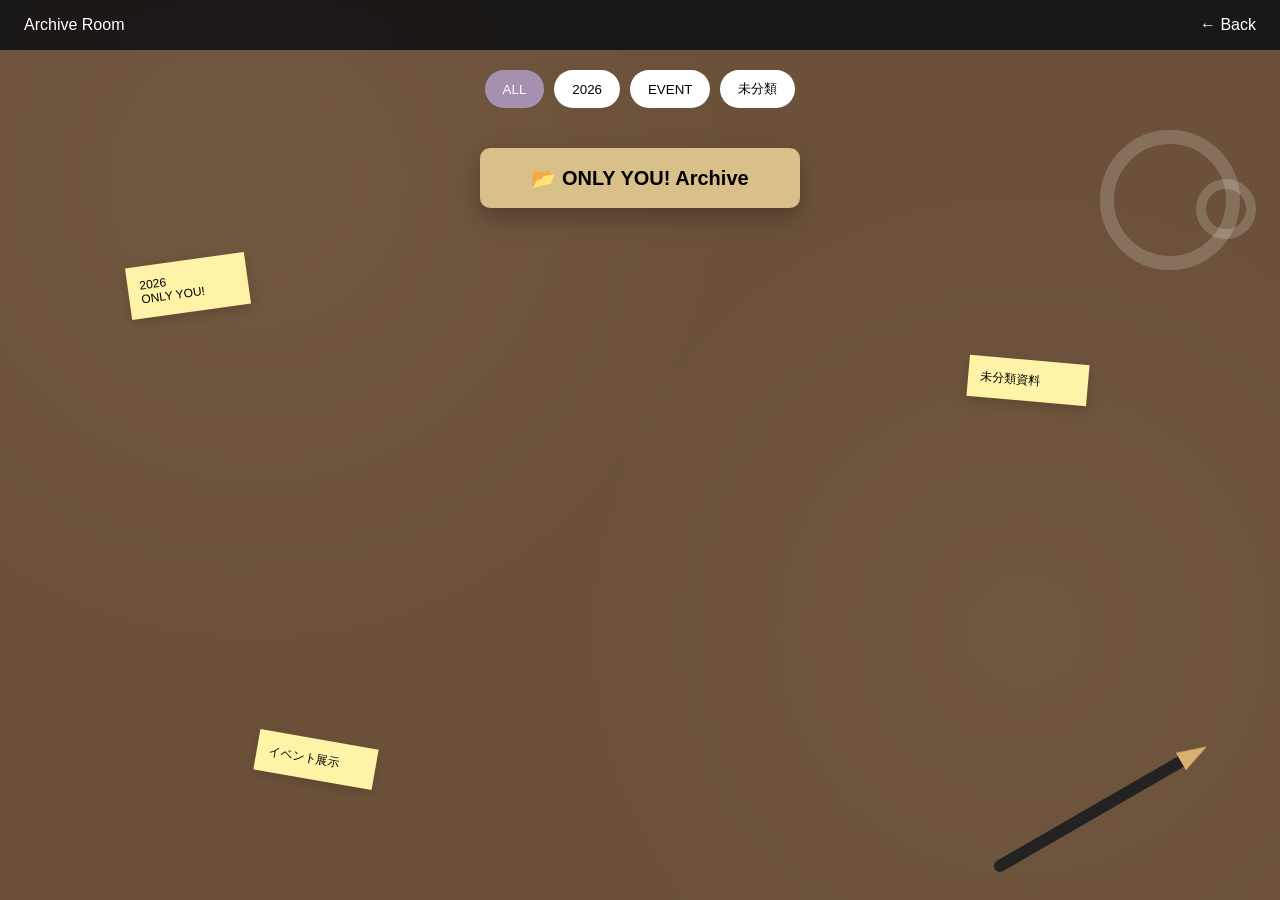
==== archive_room.html @ b0a4f396 "Add files via upload" ====
<!DOCTYPE html>
<html lang="ja">
<head>
<meta charset="utf-8">
<meta name="viewport" content="width=device-width,initial-scale=1">
<title>Archive Room</title>
<style>
:root{--accent:#A590AF;}
*{margin:0;padding:0;box-sizing:border-box}

body{
font-family:"Noto Sans JP","Yu Gothic",sans-serif;
background:#6b5139;
background-image:
radial-gradient(circle at 20% 20%, rgba(255,255,255,.04), transparent 40%),
radial-gradient(circle at 80% 70%, rgba(255,255,255,.03), transparent 40%);
min-height:100vh;
overflow-x:hidden;
}

/* Header */

.header{
background:rgba(20,20,20,.92);
backdrop-filter:blur(10px);
color:white;
padding:16px 24px;
display:flex;
justify-content:space-between;
align-items:center;
position:sticky;
top:0;
z-index:100;
}

.header a{
color:white;
text-decoration:none;
}

/* Desk props */

.coffee{
position:fixed;
right:40px;
top:130px;
width:140px;
height:140px;
border:14px solid rgba(255,255,255,.18);
border-radius:50%;
pointer-events:none;
}

.coffee:after{
content:"";
position:absolute;
right:-30px;
top:35px;
width:40px;
height:40px;
border:10px solid rgba(255,255,255,.18);
border-radius:50%;
}

.pen{
position:fixed;
right:80px;
bottom:80px;
width:220px;
height:12px;
background:#222;
transform:rotate(-30deg);
border-radius:20px;
pointer-events:none;
}

.pen:after{
content:"";
position:absolute;
right:-25px;
top:-4px;
border-left:30px solid #d9b06f;
border-top:10px solid transparent;
border-bottom:10px solid transparent;
}

/* Filters */

.filters{
display:flex;
gap:10px;
padding:20px;
justify-content:center;
flex-wrap:wrap;
}

.filter{
border:none;
padding:10px 18px;
border-radius:999px;
cursor:pointer;
background:white;
}

.filter.active{
background:var(--accent);
color:white;
}

/* Folder */

.folder-area{
display:flex;
justify-content:center;
padding:20px;
}

.folder{
background:#d9c08a;
width:320px;
padding:18px;
border-radius:10px;
cursor:pointer;
box-shadow:0 10px 25px rgba(0,0,0,.25);
text-align:center;
font-weight:bold;
font-size:20px;
transition:.25s;
}

.folder:hover{
transform:translateY(-3px);
}

.wall{
max-width:1600px;
margin:auto;
padding:20px 40px 100px;
display:none;
flex-wrap:wrap;
justify-content:center;
gap:40px;
animation:scatter .7s ease;
}

.wall.open{
display:flex;
}

@keyframes scatter{
from{
opacity:0;
transform:translateY(60px);
}
to{
opacity:1;
transform:none;
}
}

/* Notes */

.note{
position:absolute;
background:#fff3a8;
padding:12px;
width:120px;
box-shadow:0 4px 12px rgba(0,0,0,.15);
font-size:12px;
}

.n1{left:10%;top:260px;transform:rotate(-8deg)}
.n2{right:15%;top:360px;transform:rotate(5deg)}
.n3{left:20%;bottom:120px;transform:rotate(10deg)}

/* Polaroid */

.photo{
width:240px;
background:white;
padding:12px 12px 55px;
box-shadow:0 10px 25px rgba(0,0,0,.3);
cursor:pointer;
position:relative;
transition:.25s;
}

.photo:hover{
transform:scale(1.08) rotate(0deg)!important;
z-index:20;
}

.photo img{
width:100%;
aspect-ratio:3/4;
object-fit:cover;
display:block;
}

.caption{
position:absolute;
left:14px;
right:14px;
bottom:16px;
font-size:12px;
color:#666;
}

.r1{transform:rotate(-6deg)}
.r2{transform:rotate(4deg)}
.r3{transform:rotate(-2deg)}
.r4{transform:rotate(8deg)}
.r5{transform:rotate(-9deg)}

/* Viewer */

.viewer{
display:none;
position:fixed;
inset:0;
background:rgba(0,0,0,.92);
justify-content:center;
align-items:center;
z-index:999;
}

.viewer img{
max-width:90vw;
max-height:90vh;
}

.close{
position:absolute;
right:30px;
top:20px;
font-size:42px;
color:white;
cursor:pointer;
}

@media(max-width:700px){

.coffee,.pen{
display:none;
}

.photo{
width:170px;
}

}
</style>
</head>
<body>

<div class="header">
<div>Archive Room</div>
<a href="index.html">← Back</a>
</div>

<div class="coffee"></div>
<div class="pen"></div>

<div class="note n1">
2026<br>
ONLY YOU!
</div>

<div class="note n2">
未分類資料
</div>

<div class="note n3">
イベント展示
</div>

<div class="filters">
<button class="filter active" data-year="all">ALL</button>
<button class="filter" data-year="2026">2026</button>
<button class="filter" data-year="event">EVENT</button>
<button class="filter" data-year="misc">未分類</button>
</div>

<div class="folder-area">
<div class="folder" id="folder">
📂 ONLY YOU! Archive
</div>
</div>

<div class="wall" id="wall">

<div class="photo r1" data-year="2026"><img src="images/onlyyou01.webp"><div class="caption">IMG-001</div></div>
<div class="photo r2" data-year="2026"><img src="images/onlyyou02.webp"><div class="caption">IMG-002</div></div>
<div class="photo r3" data-year="2026"><img src="images/onlyyou03.webp"><div class="caption">IMG-003</div></div>
<div class="photo r4" data-year="event"><img src="images/onlyyou04.webp"><div class="caption">EVENT</div></div>
<div class="photo r5" data-year="misc"><img src="images/onlyyou05.webp"><div class="caption">UNCLASSIFIED</div></div>
<div class="photo r2" data-year="2026"><img src="images/onlyyou06.webp"><div class="caption">IMG-006</div></div>
<div class="photo r1" data-year="2026"><img src="images/onlyyou07.webp"><div class="caption">IMG-007</div></div>
<div class="photo r4" data-year="misc"><img src="images/onlyyou08.webp"><div class="caption">UNCLASSIFIED</div></div>

</div>

<div class="viewer" id="viewer">
<div class="close">&times;</div>
<img id="viewerImg">
</div>

<script>

const folder=document.getElementById('folder');
const wall=document.getElementById('wall');

folder.onclick=()=>{
wall.classList.toggle('open');
};

const filters=document.querySelectorAll('.filter');
const photos=document.querySelectorAll('.photo');

filters.forEach(btn=>{

btn.onclick=()=>{

filters.forEach(x=>x.classList.remove('active'));
btn.classList.add('active');

const y=btn.dataset.year;

photos.forEach(p=>{

if(y==='all'||p.dataset.year===y){
p.style.display='block';
}else{
p.style.display='none';
}

});

};

});

const viewer=document.getElementById('viewer');
const viewerImg=document.getElementById('viewerImg');

photos.forEach(p=>{

p.onclick=()=>{

viewerImg.src=p.querySelector('img').src;
viewer.style.display='flex';

};

});

viewer.onclick=()=>{
viewer.style.display='none';
};

</script>

</body>
</html>
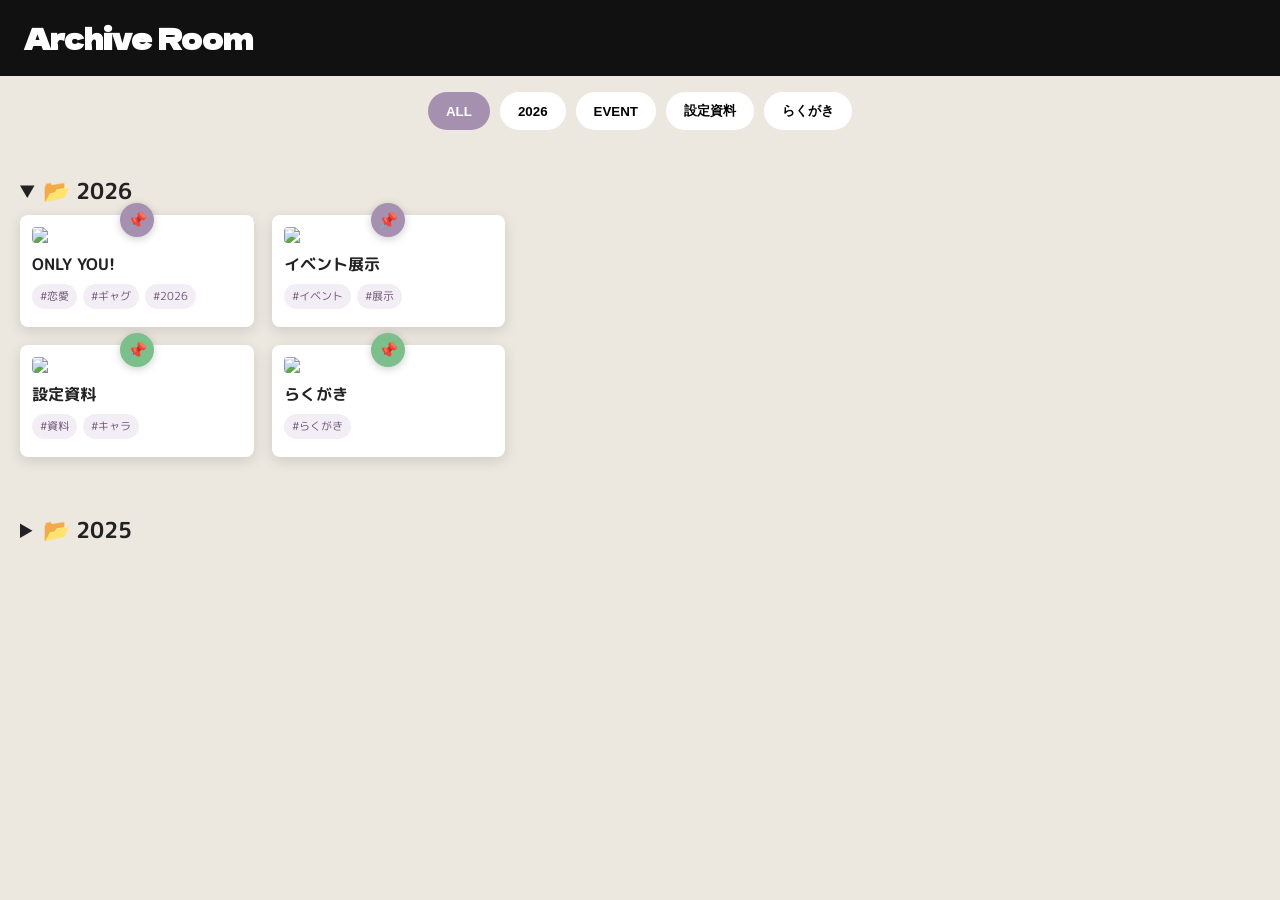
==== commit 330a1ab1: "Add files via upload" ====
--- a/archive_room.html
+++ b/archive_room.html
@@ -4,360 +4,233 @@
 <meta charset="utf-8">
 <meta name="viewport" content="width=device-width,initial-scale=1">
 <title>Archive Room</title>
+<link rel="preconnect" href="https://fonts.googleapis.com">
+<link rel="preconnect" href="https://fonts.gstatic.com" crossorigin>
+<link href="https://fonts.googleapis.com/css2?family=M+PLUS+Rounded+1c:wght@400;500;700&family=Dela+Gothic+One&display=swap" rel="stylesheet">
 <style>
-:root{--accent:#A590AF;}
-*{margin:0;padding:0;box-sizing:border-box}
-
+:root{
+--purple:#A590AF;
+--green:#7BBF8A;
+}
+*{box-sizing:border-box;margin:0;padding:0}
 body{
-font-family:"Noto Sans JP","Yu Gothic",sans-serif;
-background:#6b5139;
-background-image:
-radial-gradient(circle at 20% 20%, rgba(255,255,255,.04), transparent 40%),
-radial-gradient(circle at 80% 70%, rgba(255,255,255,.03), transparent 40%);
-min-height:100vh;
-overflow-x:hidden;
-}
-
-/* Header */
-
-.header{
-background:rgba(20,20,20,.92);
-backdrop-filter:blur(10px);
-color:white;
-padding:16px 24px;
-display:flex;
-justify-content:space-between;
-align-items:center;
+font-family:'M PLUS Rounded 1c',sans-serif;
+background:#ece7df;
+color:#222;
+}
+header{
+background:#111;
+color:#fff;
+padding:18px 24px;
+}
+h1{
+font-family:'Dela Gothic One',sans-serif;
+font-size:28px;
+}
+.filters{
 position:sticky;
 top:0;
-z-index:100;
-}
-
-.header a{
-color:white;
-text-decoration:none;
-}
-
-/* Desk props */
-
-.coffee{
-position:fixed;
-right:40px;
-top:130px;
-width:140px;
-height:140px;
-border:14px solid rgba(255,255,255,.18);
-border-radius:50%;
-pointer-events:none;
-}
-
-.coffee:after{
-content:"";
-position:absolute;
-right:-30px;
-top:35px;
-width:40px;
-height:40px;
-border:10px solid rgba(255,255,255,.18);
-border-radius:50%;
-}
-
-.pen{
-position:fixed;
-right:80px;
-bottom:80px;
-width:220px;
-height:12px;
-background:#222;
-transform:rotate(-30deg);
-border-radius:20px;
-pointer-events:none;
-}
-
-.pen:after{
-content:"";
-position:absolute;
-right:-25px;
-top:-4px;
-border-left:30px solid #d9b06f;
-border-top:10px solid transparent;
-border-bottom:10px solid transparent;
-}
-
-/* Filters */
-
-.filters{
+z-index:20;
+padding:16px;
 display:flex;
 gap:10px;
-padding:20px;
+flex-wrap:wrap;
 justify-content:center;
-flex-wrap:wrap;
-}
-
+background:rgba(236,231,223,.95);
+backdrop-filter:blur(8px);
+}
 .filter{
 border:none;
 padding:10px 18px;
 border-radius:999px;
+background:#fff;
 cursor:pointer;
-background:white;
-}
-
+font-weight:700;
+}
 .filter.active{
-background:var(--accent);
-color:white;
-}
-
-/* Folder */
-
-.folder-area{
+background:var(--purple);
+color:#fff;
+}
+.section{
+max-width:1800px;
+margin:auto;
+padding:20px;
+}
+details{
+margin-bottom:30px;
+}
+summary{
+cursor:pointer;
+font-size:22px;
+font-weight:700;
+padding:8px 0;
+}
+.gallery{
+column-count:5;
+column-gap:18px;
+}
+.card{
+position:relative;
+display:inline-block;
+width:100%;
+margin:0 0 18px;
+background:#fff;
+padding:12px 12px 18px;
+border-radius:8px;
+box-shadow:0 4px 14px rgba(0,0,0,.12);
+break-inside:avoid;
+cursor:pointer;
+transition:.2s;
+}
+.card:hover{
+transform:translateY(-4px);
+}
+.card img{
+width:100%;
+display:block;
+border-radius:4px;
+}
+.pin{
+position:absolute;
+left:50%;
+top:-12px;
+transform:translateX(-50%);
+width:34px;
+height:34px;
+border-radius:50%;
 display:flex;
+align-items:center;
 justify-content:center;
-padding:20px;
-}
-
-.folder{
-background:#d9c08a;
-width:320px;
-padding:18px;
-border-radius:10px;
-cursor:pointer;
-box-shadow:0 10px 25px rgba(0,0,0,.25);
-text-align:center;
-font-weight:bold;
-font-size:20px;
-transition:.25s;
-}
-
-.folder:hover{
-transform:translateY(-3px);
-}
-
-.wall{
-max-width:1600px;
-margin:auto;
-padding:20px 40px 100px;
-display:none;
+color:#fff;
+font-size:16px;
+box-shadow:0 2px 8px rgba(0,0,0,.2);
+}
+.pin.purple{background:var(--purple);}
+.pin.green{background:var(--green);}
+
+.title{
+margin-top:10px;
+font-weight:700;
+}
+.tags{
+display:flex;
 flex-wrap:wrap;
-justify-content:center;
-gap:40px;
-animation:scatter .7s ease;
-}
-
-.wall.open{
-display:flex;
-}
-
-@keyframes scatter{
-from{
-opacity:0;
-transform:translateY(60px);
-}
-to{
-opacity:1;
-transform:none;
-}
-}
-
-/* Notes */
-
-.note{
-position:absolute;
-background:#fff3a8;
-padding:12px;
-width:120px;
-box-shadow:0 4px 12px rgba(0,0,0,.15);
-font-size:12px;
-}
-
-.n1{left:10%;top:260px;transform:rotate(-8deg)}
-.n2{right:15%;top:360px;transform:rotate(5deg)}
-.n3{left:20%;bottom:120px;transform:rotate(10deg)}
-
-/* Polaroid */
-
-.photo{
-width:240px;
-background:white;
-padding:12px 12px 55px;
-box-shadow:0 10px 25px rgba(0,0,0,.3);
-cursor:pointer;
-position:relative;
-transition:.25s;
-}
-
-.photo:hover{
-transform:scale(1.08) rotate(0deg)!important;
-z-index:20;
-}
-
-.photo img{
-width:100%;
-aspect-ratio:3/4;
-object-fit:cover;
-display:block;
-}
-
-.caption{
-position:absolute;
-left:14px;
-right:14px;
-bottom:16px;
-font-size:12px;
-color:#666;
-}
-
-.r1{transform:rotate(-6deg)}
-.r2{transform:rotate(4deg)}
-.r3{transform:rotate(-2deg)}
-.r4{transform:rotate(8deg)}
-.r5{transform:rotate(-9deg)}
-
-/* Viewer */
-
-.viewer{
+gap:6px;
+margin-top:8px;
+}
+.tags span{
+font-size:11px;
+padding:4px 8px;
+border-radius:999px;
+background:#f3eef5;
+color:#6f5978;
+}
+.lightbox{
 display:none;
 position:fixed;
 inset:0;
-background:rgba(0,0,0,.92);
+background:rgba(0,0,0,.9);
 justify-content:center;
 align-items:center;
 z-index:999;
 }
-
-.viewer img{
-max-width:90vw;
-max-height:90vh;
-}
-
-.close{
-position:absolute;
-right:30px;
-top:20px;
-font-size:42px;
-color:white;
-cursor:pointer;
-}
-
-@media(max-width:700px){
-
-.coffee,.pen{
-display:none;
-}
-
-.photo{
-width:170px;
-}
-
-}
+.lightbox img{
+max-width:92vw;
+max-height:92vh;
+}
+@media(max-width:1200px){.gallery{column-count:4;}}
+@media(max-width:900px){.gallery{column-count:3;}}
+@media(max-width:700px){.gallery{column-count:2;}}
 </style>
 </head>
 <body>
 
-<div class="header">
-<div>Archive Room</div>
-<a href="index.html">← Back</a>
-</div>
-
-<div class="coffee"></div>
-<div class="pen"></div>
-
-<div class="note n1">
-2026<br>
-ONLY YOU!
-</div>
-
-<div class="note n2">
-未分類資料
-</div>
-
-<div class="note n3">
-イベント展示
-</div>
+<header><h1>Archive Room</h1></header>
 
 <div class="filters">
-<button class="filter active" data-year="all">ALL</button>
-<button class="filter" data-year="2026">2026</button>
-<button class="filter" data-year="event">EVENT</button>
-<button class="filter" data-year="misc">未分類</button>
-</div>
-
-<div class="folder-area">
-<div class="folder" id="folder">
-📂 ONLY YOU! Archive
-</div>
-</div>
-
-<div class="wall" id="wall">
-
-<div class="photo r1" data-year="2026"><img src="images/onlyyou01.webp"><div class="caption">IMG-001</div></div>
-<div class="photo r2" data-year="2026"><img src="images/onlyyou02.webp"><div class="caption">IMG-002</div></div>
-<div class="photo r3" data-year="2026"><img src="images/onlyyou03.webp"><div class="caption">IMG-003</div></div>
-<div class="photo r4" data-year="event"><img src="images/onlyyou04.webp"><div class="caption">EVENT</div></div>
-<div class="photo r5" data-year="misc"><img src="images/onlyyou05.webp"><div class="caption">UNCLASSIFIED</div></div>
-<div class="photo r2" data-year="2026"><img src="images/onlyyou06.webp"><div class="caption">IMG-006</div></div>
-<div class="photo r1" data-year="2026"><img src="images/onlyyou07.webp"><div class="caption">IMG-007</div></div>
-<div class="photo r4" data-year="misc"><img src="images/onlyyou08.webp"><div class="caption">UNCLASSIFIED</div></div>
-
-</div>
-
-<div class="viewer" id="viewer">
-<div class="close">&times;</div>
-<img id="viewerImg">
+<button class="filter active">ALL</button>
+<button class="filter">2026</button>
+<button class="filter">EVENT</button>
+<button class="filter">設定資料</button>
+<button class="filter">らくがき</button>
+</div>
+
+<div class="section">
+
+<details open>
+<summary>📂 2026</summary>
+
+<div class="gallery">
+
+<div class="card">
+<div class="pin purple">📌</div>
+<img src="images/illust01_01.webp">
+<div class="title">ONLY YOU!</div>
+<div class="tags">
+<span>#恋愛</span><span>#ギャグ</span><span>#2026</span>
+</div>
+</div>
+
+<div class="card">
+<div class="pin green">📌</div>
+<img src="images/illust01_02.webp">
+<div class="title">設定資料</div>
+<div class="tags">
+<span>#資料</span><span>#キャラ</span>
+</div>
+</div>
+
+<div class="card">
+<div class="pin purple">📌</div>
+<img src="images/illust01_03.webp">
+<div class="title">イベント展示</div>
+<div class="tags">
+<span>#イベント</span><span>#展示</span>
+</div>
+</div>
+
+<div class="card">
+<div class="pin green">📌</div>
+<img src="images/illust01_04.webp">
+<div class="title">らくがき</div>
+<div class="tags">
+<span>#らくがき</span>
+</div>
+</div>
+
+</div>
+</details>
+
+<details>
+<summary>📂 2025</summary>
+<div class="gallery">
+<div class="card">
+<div class="pin purple">📌</div>
+<img src="images/illust01_05.webp">
+<div class="title">Archive</div>
+<div class="tags">
+<span>#2025</span>
+</div>
+</div>
+</div>
+</details>
+
+</div>
+
+<div class="lightbox" id="lightbox">
+<img id="viewer">
 </div>
 
 <script>
-
-const folder=document.getElementById('folder');
-const wall=document.getElementById('wall');
-
-folder.onclick=()=>{
-wall.classList.toggle('open');
+document.querySelectorAll('.card').forEach(card=>{
+ card.onclick=()=>{
+  document.getElementById('viewer').src=card.querySelector('img').src;
+  document.getElementById('lightbox').style.display='flex';
+ }
+});
+document.getElementById('lightbox').onclick=()=>{
+ document.getElementById('lightbox').style.display='none';
 };
-
-const filters=document.querySelectorAll('.filter');
-const photos=document.querySelectorAll('.photo');
-
-filters.forEach(btn=>{
-
-btn.onclick=()=>{
-
-filters.forEach(x=>x.classList.remove('active'));
-btn.classList.add('active');
-
-const y=btn.dataset.year;
-
-photos.forEach(p=>{
-
-if(y==='all'||p.dataset.year===y){
-p.style.display='block';
-}else{
-p.style.display='none';
-}
-
-});
-
-};
-
-});
-
-const viewer=document.getElementById('viewer');
-const viewerImg=document.getElementById('viewerImg');
-
-photos.forEach(p=>{
-
-p.onclick=()=>{
-
-viewerImg.src=p.querySelector('img').src;
-viewer.style.display='flex';
-
-};
-
-});
-
-viewer.onclick=()=>{
-viewer.style.display='none';
-};
-
 </script>
 
 </body>
